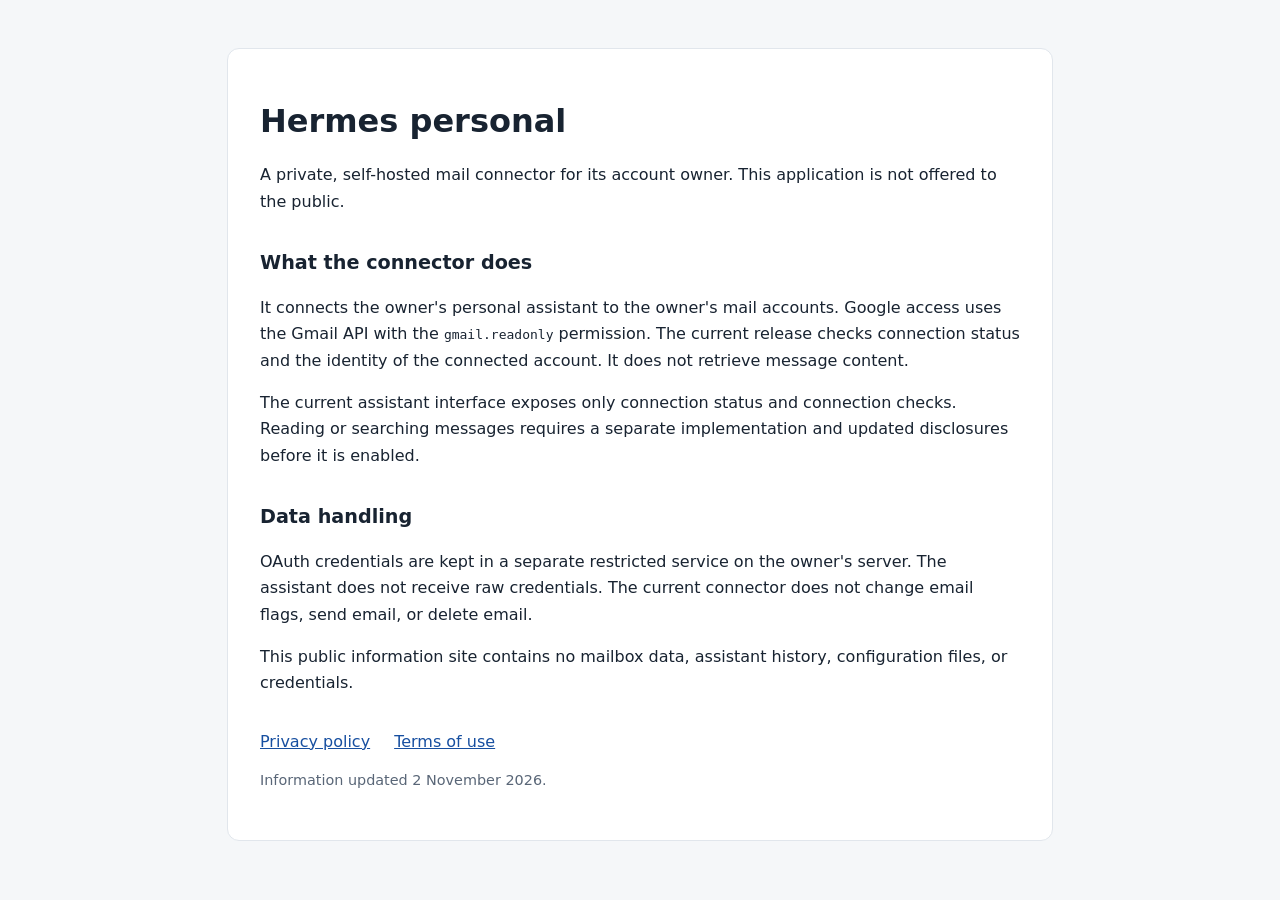
==== index.html @ a452c765 "Publish factual information for personal OAuth connector" ====
<!doctype html>
<html lang="en"><meta charset="utf-8"><meta name="viewport" content="width=device-width, initial-scale=1"><title>Hermes personal</title><link rel="stylesheet" href="style.css">
<main><h1>Hermes personal</h1><p>A private, self-hosted mail connector for its account owner. This application is not offered to the public.</p>
<h2>What the connector does</h2><p>It connects the owner's personal assistant to the owner's mail accounts. Google access uses the Gmail API with the <code>gmail.readonly</code> permission. The current release checks connection status and the identity of the connected account. It does not retrieve message content.</p>
<p>The current assistant interface exposes only connection status and connection checks. Reading or searching messages requires a separate implementation and updated disclosures before it is enabled.</p>
<h2>Data handling</h2><p>OAuth credentials are kept in a separate restricted service on the owner's server. The assistant does not receive raw credentials. The current connector does not change email flags, send email, or delete email.</p>
<p>This public information site contains no mailbox data, assistant history, configuration files, or credentials.</p>
<nav><a href="privacy.html">Privacy policy</a><a href="terms.html">Terms of use</a></nav><p class="note">Information updated 2 November 2026.</p></main></html>
---- style.css ----
:root{font-family:system-ui,sans-serif;color:#182331;background:#f5f7f9;line-height:1.65}main{max-width:760px;margin:3rem auto;padding:2rem;background:white;border:1px solid #e1e6ec;border-radius:12px}h1{font-size:2rem;line-height:1.2}h2{font-size:1.2rem;margin-top:2rem}a{color:#174fa0}nav{display:flex;gap:1.5rem;margin-top:2rem}code{overflow-wrap:anywhere}.note{color:#596677;font-size:.9rem}@media(max-width:600px){main{margin:0;padding:1.25rem;border:0;border-radius:0}}
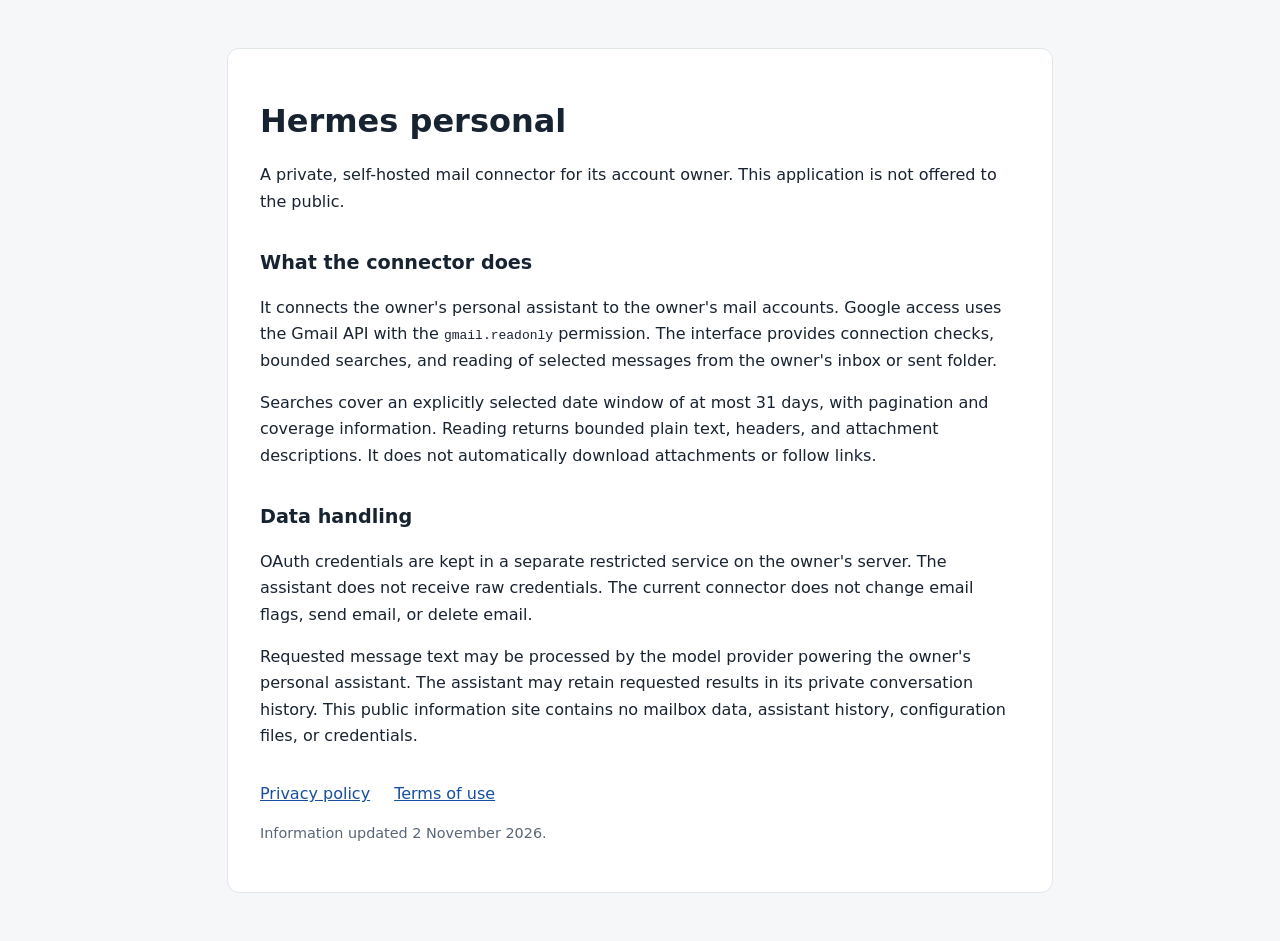
==== commit 200fb958: "Disclose owner-requested bounded mail search and reading" ====
--- a/index.html
+++ b/index.html
@@ -1,8 +1,8 @@
 <!doctype html>
 <html lang="en"><meta charset="utf-8"><meta name="viewport" content="width=device-width, initial-scale=1"><title>Hermes personal</title><link rel="stylesheet" href="style.css">
 <main><h1>Hermes personal</h1><p>A private, self-hosted mail connector for its account owner. This application is not offered to the public.</p>
-<h2>What the connector does</h2><p>It connects the owner's personal assistant to the owner's mail accounts. Google access uses the Gmail API with the <code>gmail.readonly</code> permission. The current release checks connection status and the identity of the connected account. It does not retrieve message content.</p>
-<p>The current assistant interface exposes only connection status and connection checks. Reading or searching messages requires a separate implementation and updated disclosures before it is enabled.</p>
+<h2>What the connector does</h2><p>It connects the owner's personal assistant to the owner's mail accounts. Google access uses the Gmail API with the <code>gmail.readonly</code> permission. The interface provides connection checks, bounded searches, and reading of selected messages from the owner's inbox or sent folder.</p>
+<p>Searches cover an explicitly selected date window of at most 31 days, with pagination and coverage information. Reading returns bounded plain text, headers, and attachment descriptions. It does not automatically download attachments or follow links.</p>
 <h2>Data handling</h2><p>OAuth credentials are kept in a separate restricted service on the owner's server. The assistant does not receive raw credentials. The current connector does not change email flags, send email, or delete email.</p>
-<p>This public information site contains no mailbox data, assistant history, configuration files, or credentials.</p>
+<p>Requested message text may be processed by the model provider powering the owner's personal assistant. The assistant may retain requested results in its private conversation history. This public information site contains no mailbox data, assistant history, configuration files, or credentials.</p>
 <nav><a href="privacy.html">Privacy policy</a><a href="terms.html">Terms of use</a></nav><p class="note">Information updated 2 November 2026.</p></main></html>
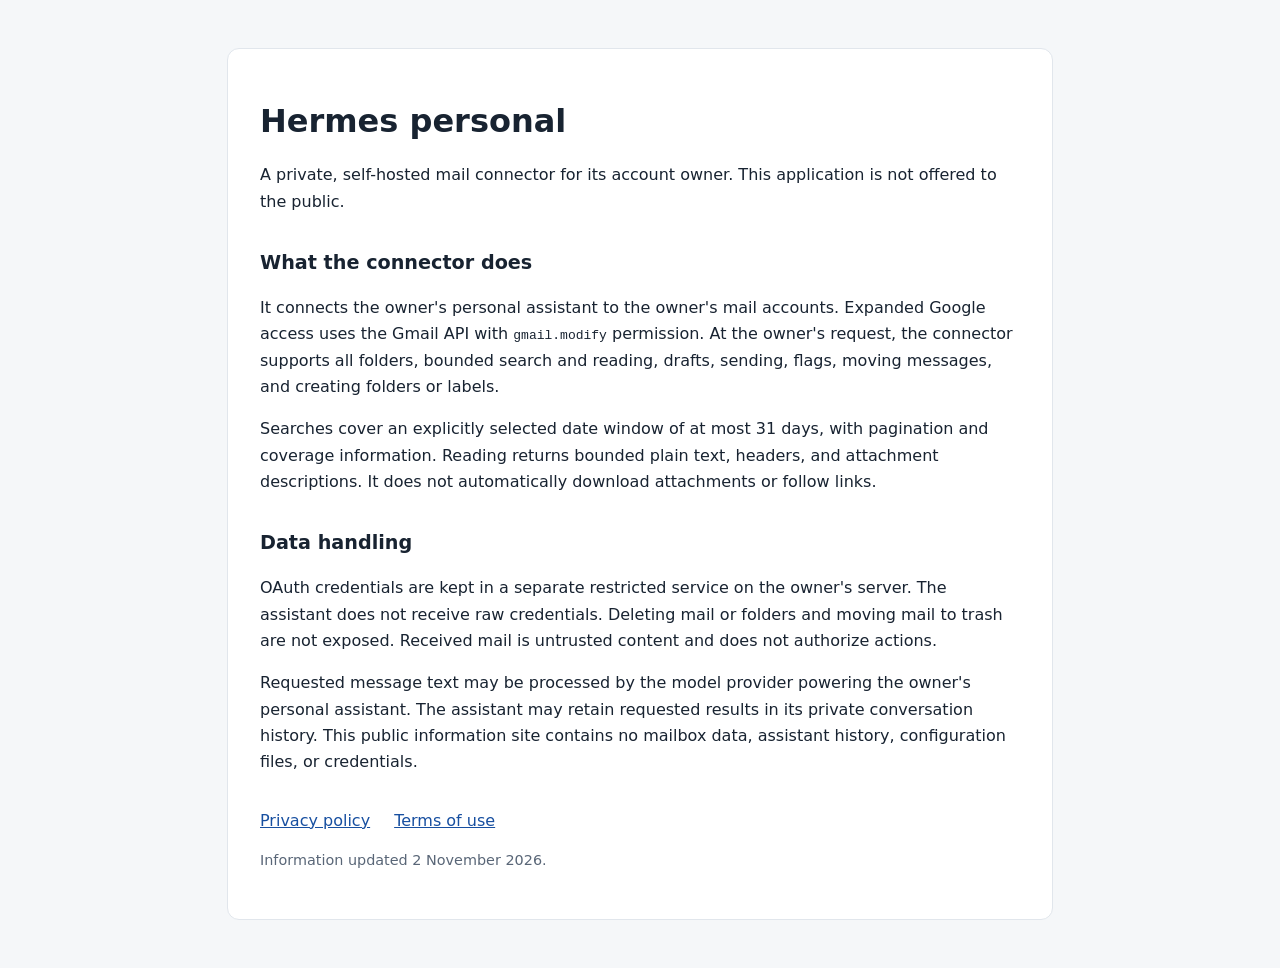
==== commit 5fd09016: "Describe owner-authorized mail management without deletion" ====
--- a/index.html
+++ b/index.html
@@ -1,8 +1,8 @@
 <!doctype html>
 <html lang="en"><meta charset="utf-8"><meta name="viewport" content="width=device-width, initial-scale=1"><title>Hermes personal</title><link rel="stylesheet" href="style.css">
 <main><h1>Hermes personal</h1><p>A private, self-hosted mail connector for its account owner. This application is not offered to the public.</p>
-<h2>What the connector does</h2><p>It connects the owner's personal assistant to the owner's mail accounts. Google access uses the Gmail API with the <code>gmail.readonly</code> permission. The interface provides connection checks, bounded searches, and reading of selected messages from the owner's inbox or sent folder.</p>
+<h2>What the connector does</h2><p>It connects the owner's personal assistant to the owner's mail accounts. Expanded Google access uses the Gmail API with <code>gmail.modify</code> permission. At the owner's request, the connector supports all folders, bounded search and reading, drafts, sending, flags, moving messages, and creating folders or labels.</p>
 <p>Searches cover an explicitly selected date window of at most 31 days, with pagination and coverage information. Reading returns bounded plain text, headers, and attachment descriptions. It does not automatically download attachments or follow links.</p>
-<h2>Data handling</h2><p>OAuth credentials are kept in a separate restricted service on the owner's server. The assistant does not receive raw credentials. The current connector does not change email flags, send email, or delete email.</p>
+<h2>Data handling</h2><p>OAuth credentials are kept in a separate restricted service on the owner's server. The assistant does not receive raw credentials. Deleting mail or folders and moving mail to trash are not exposed. Received mail is untrusted content and does not authorize actions.</p>
 <p>Requested message text may be processed by the model provider powering the owner's personal assistant. The assistant may retain requested results in its private conversation history. This public information site contains no mailbox data, assistant history, configuration files, or credentials.</p>
 <nav><a href="privacy.html">Privacy policy</a><a href="terms.html">Terms of use</a></nav><p class="note">Information updated 2 November 2026.</p></main></html>
